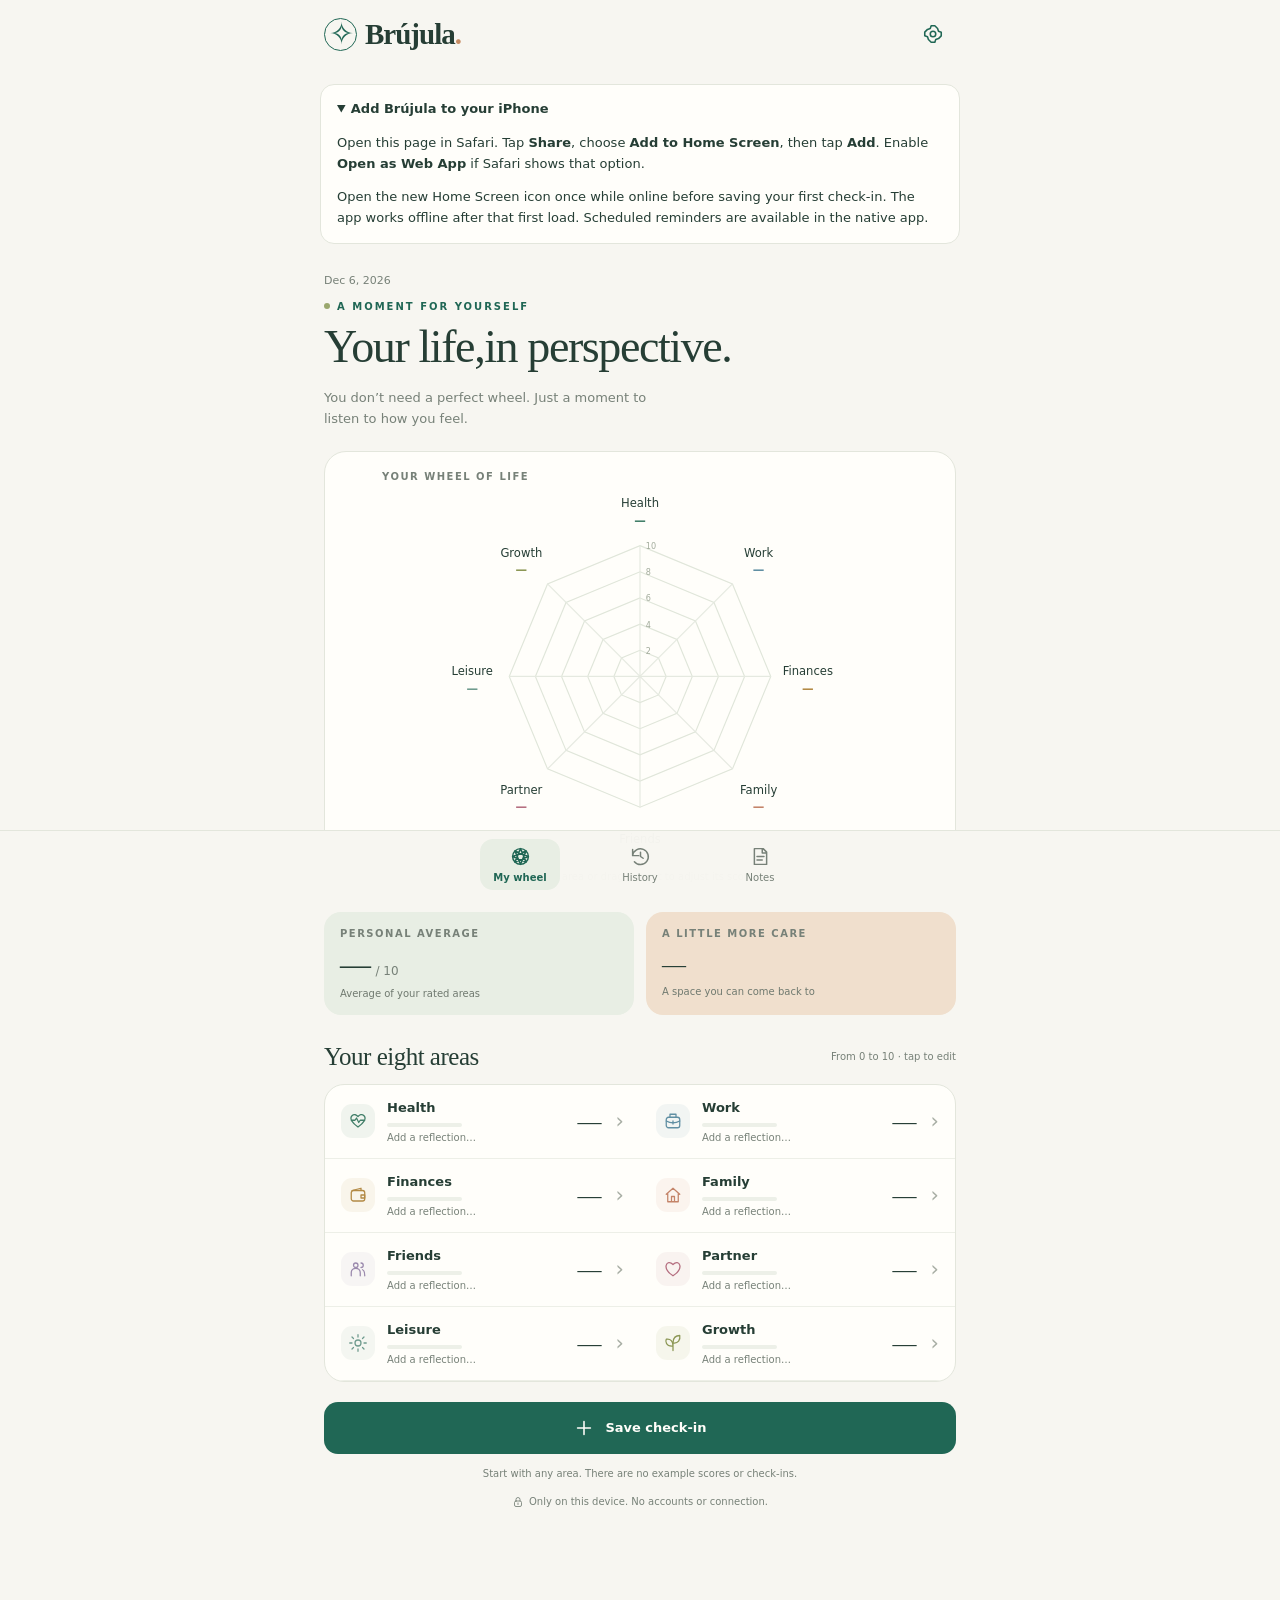
==== docs/web-app/index.html @ 2b43ba7a "Offer a phone-only Brújula web app for iPhone" ====
<!doctype html>
<html lang="en">
<head>
  <meta charset="utf-8">
  <meta name="viewport" content="width=device-width,initial-scale=1,viewport-fit=cover">
  <meta http-equiv="Content-Security-Policy" content="default-src 'none'; script-src 'self'; style-src 'self' 'unsafe-inline'; img-src 'self' data:; manifest-src 'self'; worker-src 'self'; base-uri 'none'; form-action 'none'">
  <meta name="theme-color" content="#F7F6F1">
  <meta name="apple-mobile-web-app-capable" content="yes">
  <title>Brújula</title>
  <link rel="manifest" href="manifest.webmanifest">
  <link rel="apple-touch-icon" href="icon.png">
  <link rel="icon" href="icon.png">
  <link rel="stylesheet" href="style.css">
  <link rel="stylesheet" href="install.css">
  <script src="core.js" defer></script>
  <script src="web-platform.js" defer></script>
  <script src="app.js" defer></script>
</head>
<body>
  <header class="topbar">
    <a class="brand" href="#wheel" aria-label="Brújula"><span class="brand-icon" aria-hidden="true">✧</span> Brújula<span class="brand-dot">.</span></a>
    <button id="settings" class="icon-button" aria-label="Settings" aria-haspopup="dialog" aria-controls="sheet"></button>
  </header>
  <aside class="install-tip" aria-label="Install Brújula on iPhone">
    <details open>
      <summary>Add Brújula to your iPhone</summary>
      <p>Open this page in Safari. Tap <strong>Share</strong>, choose <strong>Add to Home Screen</strong>, then tap <strong>Add</strong>. Enable <strong>Open as Web App</strong> if Safari shows that option.</p>
      <p>Open the new Home Screen icon once while online before saving your first check-in. The app works offline after that first load. Scheduled reminders are available in the native app.</p>
    </details>
  </aside>
  <main id="main"></main>
  <nav id="navigation" aria-label="Main navigation"></nav>
  <div id="toast" role="status" aria-live="polite"></div>
  <dialog id="sheet" aria-labelledby="sheet-title"></dialog>
  <input id="backup-file" type="file" accept=".json,application/json" hidden>
  <noscript>Enable JavaScript to use the life wheel.</noscript>
</body>
</html>
---- docs/web-app/style.css ----
/* Generated by tools/build-web-app.cjs. */
:root{--bg:#f7f6f1;--paper:#fffefa;--ink:#263e35;--muted:#778178;--line:#e3e6dc;--green:#206755;--pale:#e8eee4;--warm:#f0dfcd;--red:#9c4e4c;--sans:system-ui,-apple-system,'Segoe UI',sans-serif;--serif:Georgia,'Times New Roman',serif;color-scheme:light;font-family:var(--sans);color:var(--ink);background:var(--bg);font-synthesis:none;-webkit-tap-highlight-color:transparent}*{box-sizing:border-box}body{margin:0}button,input,textarea,select{font:inherit}button,a,input,textarea,select{touch-action:manipulation}button{cursor:pointer;color:inherit}button:focus-visible,a:focus-visible,input:focus-visible,textarea:focus-visible,select:focus-visible{outline:3px solid #aabb77;outline-offset:3px}button{border:0;background:none}button:disabled{opacity:.45;cursor:default}a{color:inherit;text-decoration:none}.topbar{max-width:680px;margin:auto;height:84px;padding:22px 24px 16px;display:flex;align-items:center;justify-content:space-between}.brand{font:600 29px var(--serif);letter-spacing:-1px;display:flex;align-items:center;gap:8px}.brand-icon{display:inline-flex;width:33px;height:33px;border:1.3px solid var(--green);border-radius:50%;align-items:center;justify-content:center;color:var(--green);font-size:30px;font-weight:normal;line-height:1}.brand-dot{color:#c78c64;margin-left:-8px}.icon-button{display:inline-flex;align-items:center;justify-content:center;min-width:46px;min-height:46px;border-radius:50%;color:var(--green)}.icon-button:hover{background:var(--pale)}svg.icon{width:22px;height:22px;stroke:currentColor;fill:none;stroke-width:1.7;stroke-linecap:round;stroke-linejoin:round}main{max-width:680px;margin:0 auto;padding:12px 24px 112px;min-height:calc(100vh - 84px)}h1{font:normal clamp(35px,8.5vw,46px)/1.12 var(--serif);letter-spacing:-1.4px;margin:9px 0 14px}h2{font:normal 25px/1.2 var(--serif);letter-spacing:-.5px;margin:0}h3{font-size:15px;line-height:1.4;margin:0}.eyebrow{font-size:10px;font-weight:750;letter-spacing:2px;text-transform:uppercase;color:var(--green);display:flex;align-items:center;gap:7px}.eyebrow:before{content:'';width:6px;height:6px;border-radius:50%;background:#9aa76d}.subtitle{font-size:13px;line-height:1.65;color:var(--muted);margin:0 0 22px;max-width:340px}.hero{position:relative}.hero-date{color:var(--muted);font-size:11px;margin-bottom:14px}.panel{background:var(--paper);border:1px solid var(--line);border-radius:22px;padding:20px;margin-top:18px}.chart-panel{padding:19px 10px 15px;overflow:hidden}.chart-heading{display:flex;align-items:center;justify-content:space-between;padding:0 12px}.small-caps{font-size:10px;letter-spacing:1.5px;font-weight:700;text-transform:uppercase;color:var(--muted)}.pill{border-radius:20px;background:var(--pale);color:var(--green);font-size:10px;padding:6px 9px;display:inline-flex;align-items:center;gap:5px}.pill:before{content:'';width:5px;height:5px;background:#6e976f;border-radius:50%}.radar{display:block;width:100%;max-height:390px;overflow:visible;touch-action:pan-y;user-select:none;-webkit-user-select:none}.radar .handle{touch-action:none;cursor:grab}.radar text{font-family:var(--sans);fill:var(--ink);font-size:10px}.radar .label{cursor:pointer}.chart-tip{text-align:center;color:var(--muted);font-size:10px;margin:-1px 0 0}.legend{display:flex;justify-content:center;gap:20px;font-size:11px;color:var(--muted);margin-bottom:12px}.legend span:before{content:'';display:inline-block;width:16px;height:3px;background:var(--green);margin-right:6px;vertical-align:middle}.legend .old:before{background:#c9a58a}.stats{display:grid;grid-template-columns:1fr 1fr;gap:12px;margin:14px 0 27px}.stat{border-radius:17px;background:var(--pale);padding:16px;min-height:99px}.stat.warm{background:var(--warm)}.stat-value{font:normal 31px/1.2 var(--serif);letter-spacing:-.6px;margin-top:7px;display:flex;align-items:baseline;gap:5px}.stat-value small{font:12px var(--sans);color:var(--muted);letter-spacing:0}.stat-value.word{font-size:24px;line-height:1.5}.stat-foot{font-size:10px;color:#6f796f;margin-top:4px}.section-head{display:flex;align-items:center;justify-content:space-between;gap:10px;margin:26px 0 12px}.section-head small{font-size:10px;color:var(--muted)}.area-list{background:var(--paper);border:1px solid var(--line);border-radius:20px;overflow:hidden}.area-row{width:100%;display:flex;align-items:center;gap:12px;padding:15px 16px;text-align:left;min-height:69px}.area-row+.area-row{border-top:1px solid #edefe7}.area-row:hover{background:#f1f4eb}.area-symbol{width:34px;height:34px;border-radius:11px;display:flex;align-items:center;justify-content:center;flex-shrink:0}.area-symbol svg{width:18px;height:18px}.area-info{flex:1;min-width:0}.area-name{font-size:13px;font-weight:650}.area-sub{font-size:10px;color:var(--muted);margin-top:5px;white-space:nowrap;overflow:hidden;text-overflow:ellipsis;max-width:220px}.mini-bar{width:75px;height:4px;border-radius:3px;background:#edf0e8;margin-top:8px;overflow:hidden}.mini-bar i{display:block;height:100%;border-radius:3px}.score{font:normal 24px var(--serif);min-width:26px;text-align:right}.chevron{font-size:21px;font-weight:300;color:#a8aea4;margin-left:2px}.primary{width:100%;border-radius:14px;min-height:52px;display:flex;justify-content:center;align-items:center;gap:10px;background:var(--green);color:#fffefa;font-size:13px;font-weight:600;padding:13px 18px}.primary:hover{background:#185341}.save-main{margin-top:20px}.quiet-line{font-size:10px;color:var(--muted);text-align:center;line-height:1.6;margin:12px 0 0;display:flex;justify-content:center;align-items:center;gap:5px}.quiet-line .icon{width:12px;height:12px}.text-button{font-size:12px;color:var(--green);font-weight:600;min-height:44px;padding:10px 4px}.secondary{width:100%;border:1px solid var(--line);background:var(--paper);border-radius:14px;padding:14px;min-height:49px;font-size:12px;font-weight:600}.danger{color:var(--red)}nav{position:fixed;bottom:0;left:0;right:0;z-index:5;background:rgba(247,246,241,.98);border-top:1px solid var(--line);display:flex;justify-content:center;padding:8px 16px max(10px,env(safe-area-inset-bottom));gap:14px}nav button{display:flex;flex-direction:column;align-items:center;justify-content:center;gap:5px;min-width:80px;min-height:51px;border-radius:13px;font-size:10px;color:var(--muted)}nav button.active{background:var(--pale);color:var(--green);font-weight:700}nav svg.icon{width:21px;height:21px}dialog{border:0;border-radius:26px 26px 0 0;background:var(--paper);color:var(--ink);padding:10px 24px 30px;width:100%;max-width:640px;max-height:92dvh;margin:auto auto 0;box-shadow:0 -10px 70px #1b342033;overflow-y:auto;overscroll-behavior:contain}dialog::backdrop{background:#14291f66}dialog .grabber{width:34px;height:4px;border-radius:4px;background:#d9dfd2;margin:0 auto 10px}.sheet-head{display:flex;align-items:center;justify-content:space-between;gap:10px;margin:4px 0 14px}.sheet-head h2{font-size:29px}.sheet-meta{display:flex;align-items:center;justify-content:space-between;color:var(--muted);font-size:11px;margin-bottom:12px}.big-score{font:normal 72px/1.1 var(--serif);letter-spacing:-3px}.big-score small{font:18px var(--sans);color:var(--muted);letter-spacing:0;margin-left:5px}.stepper{display:flex;align-items:center;justify-content:space-between;margin:15px 0 25px}.stepper button{background:var(--pale);width:47px;height:47px;border-radius:50%;font-size:24px;color:var(--green)}input[type=range]{width:100%;height:28px;accent-color:var(--green);margin:0;touch-action:none}.range-labels{display:flex;justify-content:space-between;font-size:10px;color:var(--muted);margin:6px 0 26px}.field-label{font-size:12px;font-weight:650;display:block;margin:18px 0 9px}textarea,input[type=text],select{width:100%;background:var(--bg);color:var(--ink);border:1px solid var(--line);border-radius:12px;padding:13px;font-size:16px}textarea{resize:vertical;min-height:125px;line-height:1.6}textarea::placeholder,input::placeholder{color:#9bA295;font-size:13px}.note-hint{display:flex;justify-content:space-between;font-size:10px;color:var(--muted);margin:7px 0 19px}.sheet-actions{display:flex;gap:10px;margin-top:15px}.sheet-actions>*{flex:1}.nav-arrows{display:flex;justify-content:space-between;margin-top:12px}.history-card{margin-top:13px;position:relative}.history-open{display:block;width:100%;text-align:left;padding:19px;background:var(--paper);border:1px solid var(--line);border-radius:18px}.history-open h3{font-size:14px;margin:8px 0 12px;padding-right:50px}.history-date{font-size:10px;color:var(--muted)}.history-average{position:absolute;right:20px;top:38px;font:normal 30px var(--serif)}.history-bars{display:flex;gap:5px;align-items:flex-end;height:35px;margin-right:50px}.history-bars i{flex:1;border-radius:3px;min-height:2px;max-width:36px}.note-card{padding:18px;text-align:left;width:100%}.note-card p{white-space:pre-wrap;overflow-wrap:anywhere;font-size:13px;line-height:1.7;color:#5b695e;margin:12px 0 0}.note-card .empty{color:#969d92;font-style:italic}.note-card-title{display:flex;align-items:center;gap:10px}.note-card-title strong{flex:1;font-size:13px}.note-card-title span{font:normal 22px var(--serif)}.filter-row{display:flex;align-items:center;gap:12px;margin:20px 0}.filter-row label{font-size:12px;white-space:nowrap}.filter-row select{font-size:13px;padding:11px}.trend-svg{width:100%;height:145px;margin-top:12px}.trend-label{font:10px var(--sans);fill:var(--muted)}.empty-state{padding:40px 15px;text-align:center;color:var(--muted);font-size:13px;line-height:1.7}.detail-note{font-size:12px;white-space:pre-wrap;overflow-wrap:anywhere;line-height:1.7;color:#5b695e;border-left:2px solid #aabb91;padding:4px 12px;margin:9px 0 16px}.detail-row{display:flex;align-items:center;justify-content:space-between;font-size:13px;padding:10px 0;border-bottom:1px solid var(--line)}.detail-row strong{font-size:16px}.delta{font:10px var(--sans);color:var(--muted);margin-left:6px}.settings-section{margin:24px 0}.settings-section p{font-size:12px;line-height:1.8;color:var(--muted)}.settings-section .secondary{margin-top:10px}.language-options{display:flex;gap:10px;margin-top:12px}.language-options button{flex:1;border:1px solid var(--line);border-radius:12px;min-height:47px;font-size:13px}.language-options button.selected{background:var(--pale);border-color:#91a888;color:var(--green);font-weight:700}#toast{position:fixed;left:50%;bottom:98px;transform:translateX(-50%) translateY(12px);max-width:calc(100% - 35px);width:max-content;background:var(--ink);color:#fffefa;border-radius:12px;padding:13px 19px;font-size:12px;line-height:1.5;opacity:0;pointer-events:none;z-index:30;transition:opacity .2s,transform .2s}#toast.show{opacity:1;transform:translateX(-50%) translateY(0)}.error-screen{padding:20px;color:var(--red);line-height:1.7}.confirm-copy{font-size:13px;line-height:1.8;color:var(--muted);margin:14px 0 25px}.limit-warning{color:var(--red);font-size:12px}.top-action{display:flex;gap:8px;align-items:center}.chip{font-size:10px;padding:6px 9px;border:1px solid var(--line);border-radius:20px;color:var(--muted)}@media(min-width:700px){.topbar{height:100px}main{padding-top:18px}.hero h1 br{display:none}.chart-panel{padding-left:45px;padding-right:45px}.area-list{display:grid;grid-template-columns:1fr 1fr}.area-row+.area-row{border-top:0}.area-row{border-bottom:1px solid #edefe7}.area-sub{max-width:160px}dialog{margin:auto;border-radius:26px;padding-bottom:25px}nav{gap:40px}}@media(max-width:350px){main{padding-left:16px;padding-right:16px}.topbar{padding-left:16px;padding-right:16px}.radar text{font-size:9px}.area-sub{max-width:160px}h1{font-size:35px}}@media(prefers-reduced-motion:reduce){*{transition:none!important;scroll-behavior:auto!important}}

[hidden]{display:none!important}.switch-row{display:flex;justify-content:space-between;align-items:center;gap:16px;padding:16px 0;font-size:14px;font-weight:600}.switch-row input{width:25px;height:25px;accent-color:var(--green)}.help-copy,.reminder-status{font-size:12px;line-height:1.7;color:var(--muted)}input[type=time]{font:inherit;width:100%;min-height:48px;border:1px solid var(--line);border-radius:12px;background:var(--bg);color:var(--ink);padding:12px}

.header-actions{display:flex;align-items:center;gap:3px}.reminder-shortcut{display:flex;flex-direction:column;align-items:center;justify-content:center;gap:4px;min-height:50px;min-width:70px;border-radius:13px;color:var(--green);padding:4px}.reminder-shortcut:hover,.reminder-shortcut.is-active{background:var(--pale)}.bell-mark{position:relative;display:flex;align-items:center;justify-content:center}.shortcut-label{font-size:9px;line-height:1.2;font-weight:600}.reminder-dot{position:absolute;right:-2px;top:0;width:7px;height:7px;border:1.5px solid var(--bg);border-radius:50%;background:#a3aea1}.is-active .reminder-dot{background:var(--green)}.is-blocked .reminder-dot{background:#ad742d}.settings-reminders{padding:17px;background:var(--pale);border:1px solid var(--line);border-radius:17px}.reminder-entry{display:flex;align-items:center;gap:10px;min-height:50px;width:100%;background:var(--paper);border-radius:12px;padding:12px;font-size:12px;font-weight:600;text-align:left;color:var(--green)}.reminder-entry>span:first-of-type{flex:1}.reminder-entry>.icon{flex-shrink:0}.reminder-entry>span:last-child{font-size:22px;font-weight:400}.topbar>.brand{flex-shrink:0}@media(max-width:350px){.reminder-shortcut{min-width:66px}.header-actions .icon-button{min-width:42px}}
---- docs/web-app/install.css ----
.topbar {
  height: auto;
  min-height: 84px;
  padding-top: env(safe-area-inset-top);
}

.install-tip {
  max-width: 680px;
  margin: 0 auto 12px;
  padding: 0 20px;
}

.install-tip details {
  padding: 14px 16px;
  border: 1px solid var(--line);
  border-radius: 14px;
  background: var(--paper);
  font-size: 13px;
  line-height: 1.6;
}

.install-tip summary {
  cursor: pointer;
  font-weight: 650;
}

.install-tip p:last-child {
  margin-bottom: 0;
}

.is-standalone .install-tip {
  display: none;
}

@media (display-mode: standalone) {
  .install-tip {
    display: none;
  }
}
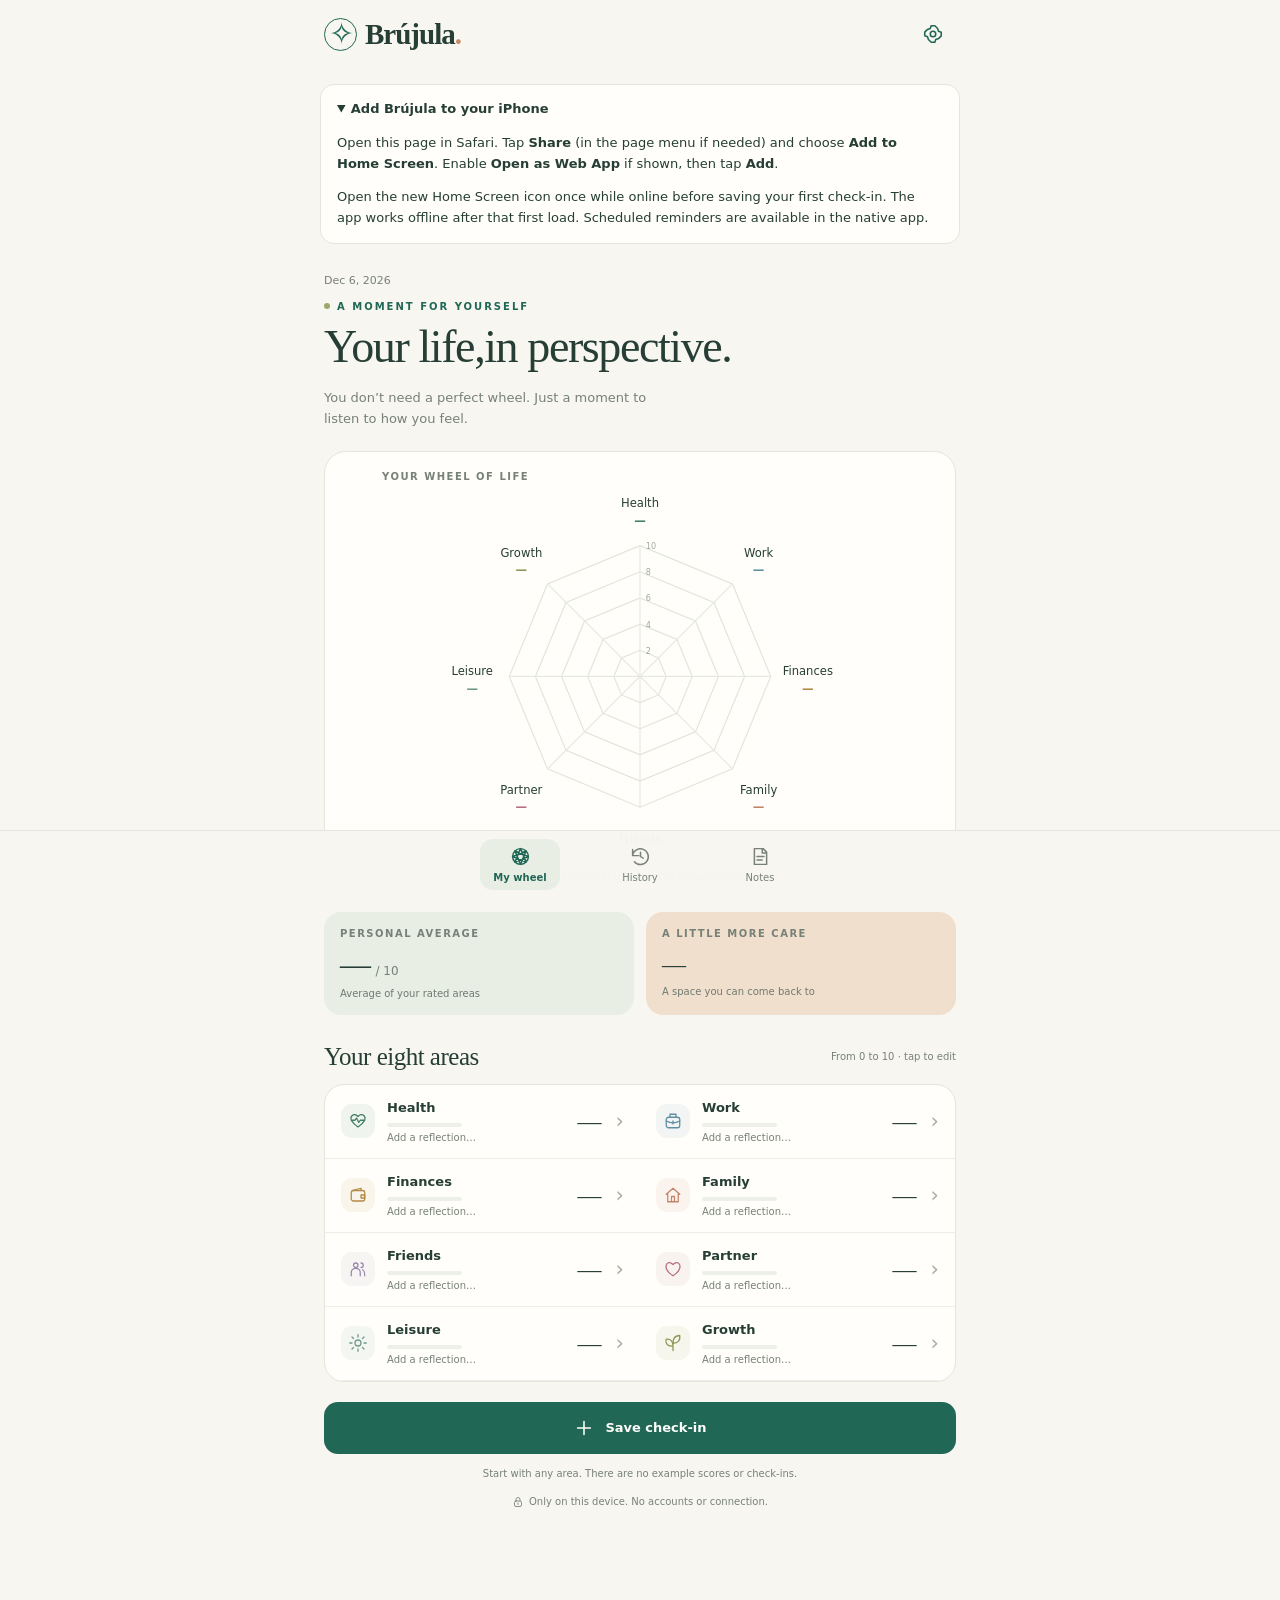
==== commit 7bac23dd: "Clarify the order of Safari installation steps" ====
--- a/docs/web-app/index.html
+++ b/docs/web-app/index.html
@@ -24,7 +24,7 @@
   <aside class="install-tip" aria-label="Install Brújula on iPhone">
     <details open>
       <summary>Add Brújula to your iPhone</summary>
-      <p>Open this page in Safari. Tap <strong>Share</strong>, choose <strong>Add to Home Screen</strong>, then tap <strong>Add</strong>. Enable <strong>Open as Web App</strong> if Safari shows that option.</p>
+      <p>Open this page in Safari. Tap <strong>Share</strong> (in the page menu if needed) and choose <strong>Add to Home Screen</strong>. Enable <strong>Open as Web App</strong> if shown, then tap <strong>Add</strong>.</p>
       <p>Open the new Home Screen icon once while online before saving your first check-in. The app works offline after that first load. Scheduled reminders are available in the native app.</p>
     </details>
   </aside>
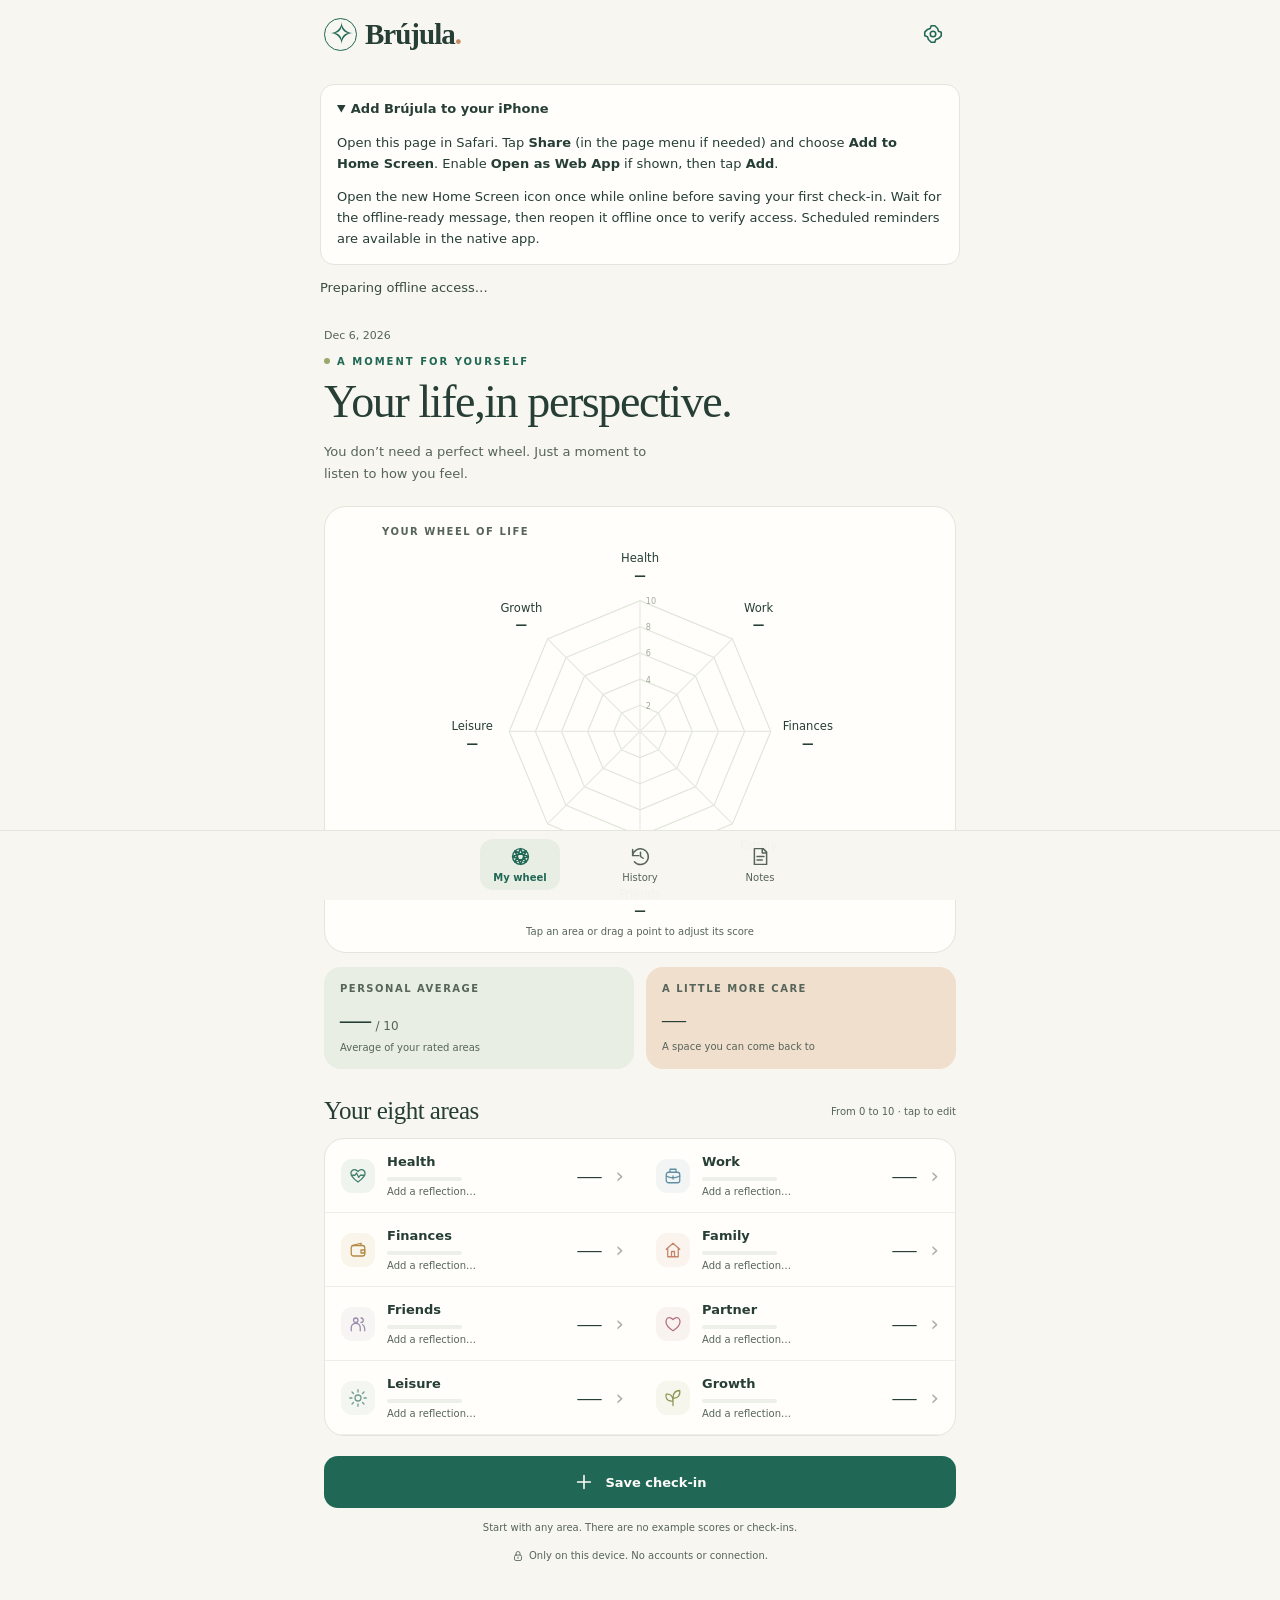
==== commit 06b27bf4: "Fix reflection recovery, backup safety and app verification" ====
--- a/docs/web-app/index.html
+++ b/docs/web-app/index.html
@@ -25,7 +25,7 @@
     <details open>
       <summary>Add Brújula to your iPhone</summary>
       <p>Open this page in Safari. Tap <strong>Share</strong> (in the page menu if needed) and choose <strong>Add to Home Screen</strong>. Enable <strong>Open as Web App</strong> if shown, then tap <strong>Add</strong>.</p>
-      <p>Open the new Home Screen icon once while online before saving your first check-in. The app works offline after that first load. Scheduled reminders are available in the native app.</p>
+      <p>Open the new Home Screen icon once while online before saving your first check-in. Wait for the offline-ready message, then reopen it offline once to verify access. Scheduled reminders are available in the native app.</p>
     </details>
   </aside>
   <main id="main"></main>
--- a/docs/web-app/style.css
+++ b/docs/web-app/style.css
@@ -1,6 +1,8 @@
 /* Generated by tools/build-web-app.cjs. */
-:root{--bg:#f7f6f1;--paper:#fffefa;--ink:#263e35;--muted:#778178;--line:#e3e6dc;--green:#206755;--pale:#e8eee4;--warm:#f0dfcd;--red:#9c4e4c;--sans:system-ui,-apple-system,'Segoe UI',sans-serif;--serif:Georgia,'Times New Roman',serif;color-scheme:light;font-family:var(--sans);color:var(--ink);background:var(--bg);font-synthesis:none;-webkit-tap-highlight-color:transparent}*{box-sizing:border-box}body{margin:0}button,input,textarea,select{font:inherit}button,a,input,textarea,select{touch-action:manipulation}button{cursor:pointer;color:inherit}button:focus-visible,a:focus-visible,input:focus-visible,textarea:focus-visible,select:focus-visible{outline:3px solid #aabb77;outline-offset:3px}button{border:0;background:none}button:disabled{opacity:.45;cursor:default}a{color:inherit;text-decoration:none}.topbar{max-width:680px;margin:auto;height:84px;padding:22px 24px 16px;display:flex;align-items:center;justify-content:space-between}.brand{font:600 29px var(--serif);letter-spacing:-1px;display:flex;align-items:center;gap:8px}.brand-icon{display:inline-flex;width:33px;height:33px;border:1.3px solid var(--green);border-radius:50%;align-items:center;justify-content:center;color:var(--green);font-size:30px;font-weight:normal;line-height:1}.brand-dot{color:#c78c64;margin-left:-8px}.icon-button{display:inline-flex;align-items:center;justify-content:center;min-width:46px;min-height:46px;border-radius:50%;color:var(--green)}.icon-button:hover{background:var(--pale)}svg.icon{width:22px;height:22px;stroke:currentColor;fill:none;stroke-width:1.7;stroke-linecap:round;stroke-linejoin:round}main{max-width:680px;margin:0 auto;padding:12px 24px 112px;min-height:calc(100vh - 84px)}h1{font:normal clamp(35px,8.5vw,46px)/1.12 var(--serif);letter-spacing:-1.4px;margin:9px 0 14px}h2{font:normal 25px/1.2 var(--serif);letter-spacing:-.5px;margin:0}h3{font-size:15px;line-height:1.4;margin:0}.eyebrow{font-size:10px;font-weight:750;letter-spacing:2px;text-transform:uppercase;color:var(--green);display:flex;align-items:center;gap:7px}.eyebrow:before{content:'';width:6px;height:6px;border-radius:50%;background:#9aa76d}.subtitle{font-size:13px;line-height:1.65;color:var(--muted);margin:0 0 22px;max-width:340px}.hero{position:relative}.hero-date{color:var(--muted);font-size:11px;margin-bottom:14px}.panel{background:var(--paper);border:1px solid var(--line);border-radius:22px;padding:20px;margin-top:18px}.chart-panel{padding:19px 10px 15px;overflow:hidden}.chart-heading{display:flex;align-items:center;justify-content:space-between;padding:0 12px}.small-caps{font-size:10px;letter-spacing:1.5px;font-weight:700;text-transform:uppercase;color:var(--muted)}.pill{border-radius:20px;background:var(--pale);color:var(--green);font-size:10px;padding:6px 9px;display:inline-flex;align-items:center;gap:5px}.pill:before{content:'';width:5px;height:5px;background:#6e976f;border-radius:50%}.radar{display:block;width:100%;max-height:390px;overflow:visible;touch-action:pan-y;user-select:none;-webkit-user-select:none}.radar .handle{touch-action:none;cursor:grab}.radar text{font-family:var(--sans);fill:var(--ink);font-size:10px}.radar .label{cursor:pointer}.chart-tip{text-align:center;color:var(--muted);font-size:10px;margin:-1px 0 0}.legend{display:flex;justify-content:center;gap:20px;font-size:11px;color:var(--muted);margin-bottom:12px}.legend span:before{content:'';display:inline-block;width:16px;height:3px;background:var(--green);margin-right:6px;vertical-align:middle}.legend .old:before{background:#c9a58a}.stats{display:grid;grid-template-columns:1fr 1fr;gap:12px;margin:14px 0 27px}.stat{border-radius:17px;background:var(--pale);padding:16px;min-height:99px}.stat.warm{background:var(--warm)}.stat-value{font:normal 31px/1.2 var(--serif);letter-spacing:-.6px;margin-top:7px;display:flex;align-items:baseline;gap:5px}.stat-value small{font:12px var(--sans);color:var(--muted);letter-spacing:0}.stat-value.word{font-size:24px;line-height:1.5}.stat-foot{font-size:10px;color:#6f796f;margin-top:4px}.section-head{display:flex;align-items:center;justify-content:space-between;gap:10px;margin:26px 0 12px}.section-head small{font-size:10px;color:var(--muted)}.area-list{background:var(--paper);border:1px solid var(--line);border-radius:20px;overflow:hidden}.area-row{width:100%;display:flex;align-items:center;gap:12px;padding:15px 16px;text-align:left;min-height:69px}.area-row+.area-row{border-top:1px solid #edefe7}.area-row:hover{background:#f1f4eb}.area-symbol{width:34px;height:34px;border-radius:11px;display:flex;align-items:center;justify-content:center;flex-shrink:0}.area-symbol svg{width:18px;height:18px}.area-info{flex:1;min-width:0}.area-name{font-size:13px;font-weight:650}.area-sub{font-size:10px;color:var(--muted);margin-top:5px;white-space:nowrap;overflow:hidden;text-overflow:ellipsis;max-width:220px}.mini-bar{width:75px;height:4px;border-radius:3px;background:#edf0e8;margin-top:8px;overflow:hidden}.mini-bar i{display:block;height:100%;border-radius:3px}.score{font:normal 24px var(--serif);min-width:26px;text-align:right}.chevron{font-size:21px;font-weight:300;color:#a8aea4;margin-left:2px}.primary{width:100%;border-radius:14px;min-height:52px;display:flex;justify-content:center;align-items:center;gap:10px;background:var(--green);color:#fffefa;font-size:13px;font-weight:600;padding:13px 18px}.primary:hover{background:#185341}.save-main{margin-top:20px}.quiet-line{font-size:10px;color:var(--muted);text-align:center;line-height:1.6;margin:12px 0 0;display:flex;justify-content:center;align-items:center;gap:5px}.quiet-line .icon{width:12px;height:12px}.text-button{font-size:12px;color:var(--green);font-weight:600;min-height:44px;padding:10px 4px}.secondary{width:100%;border:1px solid var(--line);background:var(--paper);border-radius:14px;padding:14px;min-height:49px;font-size:12px;font-weight:600}.danger{color:var(--red)}nav{position:fixed;bottom:0;left:0;right:0;z-index:5;background:rgba(247,246,241,.98);border-top:1px solid var(--line);display:flex;justify-content:center;padding:8px 16px max(10px,env(safe-area-inset-bottom));gap:14px}nav button{display:flex;flex-direction:column;align-items:center;justify-content:center;gap:5px;min-width:80px;min-height:51px;border-radius:13px;font-size:10px;color:var(--muted)}nav button.active{background:var(--pale);color:var(--green);font-weight:700}nav svg.icon{width:21px;height:21px}dialog{border:0;border-radius:26px 26px 0 0;background:var(--paper);color:var(--ink);padding:10px 24px 30px;width:100%;max-width:640px;max-height:92dvh;margin:auto auto 0;box-shadow:0 -10px 70px #1b342033;overflow-y:auto;overscroll-behavior:contain}dialog::backdrop{background:#14291f66}dialog .grabber{width:34px;height:4px;border-radius:4px;background:#d9dfd2;margin:0 auto 10px}.sheet-head{display:flex;align-items:center;justify-content:space-between;gap:10px;margin:4px 0 14px}.sheet-head h2{font-size:29px}.sheet-meta{display:flex;align-items:center;justify-content:space-between;color:var(--muted);font-size:11px;margin-bottom:12px}.big-score{font:normal 72px/1.1 var(--serif);letter-spacing:-3px}.big-score small{font:18px var(--sans);color:var(--muted);letter-spacing:0;margin-left:5px}.stepper{display:flex;align-items:center;justify-content:space-between;margin:15px 0 25px}.stepper button{background:var(--pale);width:47px;height:47px;border-radius:50%;font-size:24px;color:var(--green)}input[type=range]{width:100%;height:28px;accent-color:var(--green);margin:0;touch-action:none}.range-labels{display:flex;justify-content:space-between;font-size:10px;color:var(--muted);margin:6px 0 26px}.field-label{font-size:12px;font-weight:650;display:block;margin:18px 0 9px}textarea,input[type=text],select{width:100%;background:var(--bg);color:var(--ink);border:1px solid var(--line);border-radius:12px;padding:13px;font-size:16px}textarea{resize:vertical;min-height:125px;line-height:1.6}textarea::placeholder,input::placeholder{color:#9bA295;font-size:13px}.note-hint{display:flex;justify-content:space-between;font-size:10px;color:var(--muted);margin:7px 0 19px}.sheet-actions{display:flex;gap:10px;margin-top:15px}.sheet-actions>*{flex:1}.nav-arrows{display:flex;justify-content:space-between;margin-top:12px}.history-card{margin-top:13px;position:relative}.history-open{display:block;width:100%;text-align:left;padding:19px;background:var(--paper);border:1px solid var(--line);border-radius:18px}.history-open h3{font-size:14px;margin:8px 0 12px;padding-right:50px}.history-date{font-size:10px;color:var(--muted)}.history-average{position:absolute;right:20px;top:38px;font:normal 30px var(--serif)}.history-bars{display:flex;gap:5px;align-items:flex-end;height:35px;margin-right:50px}.history-bars i{flex:1;border-radius:3px;min-height:2px;max-width:36px}.note-card{padding:18px;text-align:left;width:100%}.note-card p{white-space:pre-wrap;overflow-wrap:anywhere;font-size:13px;line-height:1.7;color:#5b695e;margin:12px 0 0}.note-card .empty{color:#969d92;font-style:italic}.note-card-title{display:flex;align-items:center;gap:10px}.note-card-title strong{flex:1;font-size:13px}.note-card-title span{font:normal 22px var(--serif)}.filter-row{display:flex;align-items:center;gap:12px;margin:20px 0}.filter-row label{font-size:12px;white-space:nowrap}.filter-row select{font-size:13px;padding:11px}.trend-svg{width:100%;height:145px;margin-top:12px}.trend-label{font:10px var(--sans);fill:var(--muted)}.empty-state{padding:40px 15px;text-align:center;color:var(--muted);font-size:13px;line-height:1.7}.detail-note{font-size:12px;white-space:pre-wrap;overflow-wrap:anywhere;line-height:1.7;color:#5b695e;border-left:2px solid #aabb91;padding:4px 12px;margin:9px 0 16px}.detail-row{display:flex;align-items:center;justify-content:space-between;font-size:13px;padding:10px 0;border-bottom:1px solid var(--line)}.detail-row strong{font-size:16px}.delta{font:10px var(--sans);color:var(--muted);margin-left:6px}.settings-section{margin:24px 0}.settings-section p{font-size:12px;line-height:1.8;color:var(--muted)}.settings-section .secondary{margin-top:10px}.language-options{display:flex;gap:10px;margin-top:12px}.language-options button{flex:1;border:1px solid var(--line);border-radius:12px;min-height:47px;font-size:13px}.language-options button.selected{background:var(--pale);border-color:#91a888;color:var(--green);font-weight:700}#toast{position:fixed;left:50%;bottom:98px;transform:translateX(-50%) translateY(12px);max-width:calc(100% - 35px);width:max-content;background:var(--ink);color:#fffefa;border-radius:12px;padding:13px 19px;font-size:12px;line-height:1.5;opacity:0;pointer-events:none;z-index:30;transition:opacity .2s,transform .2s}#toast.show{opacity:1;transform:translateX(-50%) translateY(0)}.error-screen{padding:20px;color:var(--red);line-height:1.7}.confirm-copy{font-size:13px;line-height:1.8;color:var(--muted);margin:14px 0 25px}.limit-warning{color:var(--red);font-size:12px}.top-action{display:flex;gap:8px;align-items:center}.chip{font-size:10px;padding:6px 9px;border:1px solid var(--line);border-radius:20px;color:var(--muted)}@media(min-width:700px){.topbar{height:100px}main{padding-top:18px}.hero h1 br{display:none}.chart-panel{padding-left:45px;padding-right:45px}.area-list{display:grid;grid-template-columns:1fr 1fr}.area-row+.area-row{border-top:0}.area-row{border-bottom:1px solid #edefe7}.area-sub{max-width:160px}dialog{margin:auto;border-radius:26px;padding-bottom:25px}nav{gap:40px}}@media(max-width:350px){main{padding-left:16px;padding-right:16px}.topbar{padding-left:16px;padding-right:16px}.radar text{font-size:9px}.area-sub{max-width:160px}h1{font-size:35px}}@media(prefers-reduced-motion:reduce){*{transition:none!important;scroll-behavior:auto!important}}
+:root{--bg:#f7f6f1;--paper:#fffefa;--ink:#263e35;--muted:#56645a;--line:#e3e6dc;--green:#206755;--pale:#e8eee4;--warm:#f0dfcd;--red:#9c4e4c;--sans:system-ui,-apple-system,'Segoe UI',sans-serif;--serif:Georgia,'Times New Roman',serif;color-scheme:light;font-family:var(--sans);color:var(--ink);background:var(--bg);font-synthesis:none;-webkit-tap-highlight-color:transparent}*{box-sizing:border-box}body{margin:0}button,input,textarea,select{font:inherit}button,a,input,textarea,select{touch-action:manipulation}button{cursor:pointer;color:inherit}button:focus-visible,a:focus-visible,input:focus-visible,textarea:focus-visible,select:focus-visible{outline:3px solid #aabb77;outline-offset:3px}button{border:0;background:none}button:disabled{opacity:.45;cursor:default}a{color:inherit;text-decoration:none}.topbar{max-width:680px;margin:auto;height:84px;padding:22px 24px 16px;display:flex;align-items:center;justify-content:space-between}.brand{font:600 29px var(--serif);letter-spacing:-1px;display:flex;align-items:center;gap:8px}.brand-icon{display:inline-flex;width:33px;height:33px;border:1.3px solid var(--green);border-radius:50%;align-items:center;justify-content:center;color:var(--green);font-size:30px;font-weight:normal;line-height:1}.brand-dot{color:#c78c64;margin-left:-8px}.icon-button{display:inline-flex;align-items:center;justify-content:center;min-width:46px;min-height:46px;border-radius:50%;color:var(--green)}.icon-button:hover{background:var(--pale)}svg.icon{width:22px;height:22px;stroke:currentColor;fill:none;stroke-width:1.7;stroke-linecap:round;stroke-linejoin:round}main{max-width:680px;margin:0 auto;padding:12px 24px 112px;min-height:calc(100vh - 84px)}h1{font:normal clamp(35px,8.5vw,46px)/1.12 var(--serif);letter-spacing:-1.4px;margin:9px 0 14px}h2{font:normal 25px/1.2 var(--serif);letter-spacing:-.5px;margin:0}h3{font-size:15px;line-height:1.4;margin:0}.eyebrow{font-size:10px;font-weight:750;letter-spacing:2px;text-transform:uppercase;color:var(--green);display:flex;align-items:center;gap:7px}.eyebrow:before{content:'';width:6px;height:6px;border-radius:50%;background:#9aa76d}.subtitle{font-size:13px;line-height:1.65;color:var(--muted);margin:0 0 22px;max-width:340px}.hero{position:relative}.hero-date{color:var(--muted);font-size:11px;margin-bottom:14px}.panel{background:var(--paper);border:1px solid var(--line);border-radius:22px;padding:20px;margin-top:18px}.chart-panel{padding:19px 10px 15px;overflow:hidden}.chart-heading{display:flex;align-items:center;justify-content:space-between;padding:0 12px}.small-caps{font-size:10px;letter-spacing:1.5px;font-weight:700;text-transform:uppercase;color:var(--muted)}.pill{border-radius:20px;background:var(--pale);color:var(--green);font-size:10px;padding:6px 9px;display:inline-flex;align-items:center;gap:5px}.pill:before{content:'';width:5px;height:5px;background:#6e976f;border-radius:50%}.radar{display:block;width:100%;max-height:390px;overflow:visible;touch-action:pan-y;user-select:none;-webkit-user-select:none}.radar .handle{touch-action:none;cursor:grab}.radar text{font-family:var(--sans);fill:var(--ink);font-size:10px}.radar .label{cursor:pointer}.chart-tip{text-align:center;color:var(--muted);font-size:10px;margin:-1px 0 0}.legend{display:flex;justify-content:center;gap:20px;font-size:11px;color:var(--muted);margin-bottom:12px}.legend span:before{content:'';display:inline-block;width:16px;height:3px;background:var(--green);margin-right:6px;vertical-align:middle}.legend .old:before{background:#c9a58a}.stats{display:grid;grid-template-columns:1fr 1fr;gap:12px;margin:14px 0 27px}.stat{border-radius:17px;background:var(--pale);padding:16px;min-height:99px}.stat.warm{background:var(--warm)}.stat-value{font:normal 31px/1.2 var(--serif);letter-spacing:-.6px;margin-top:7px;display:flex;align-items:baseline;gap:5px}.stat-value small{font:12px var(--sans);color:var(--muted);letter-spacing:0}.stat-value.word{font-size:24px;line-height:1.5}.stat-foot{font-size:10px;color:#56645a;margin-top:4px}.section-head{display:flex;align-items:center;justify-content:space-between;gap:10px;margin:26px 0 12px}.section-head small{font-size:10px;color:var(--muted)}.area-list{background:var(--paper);border:1px solid var(--line);border-radius:20px;overflow:hidden}.area-row{width:100%;display:flex;align-items:center;gap:12px;padding:15px 16px;text-align:left;min-height:69px}.area-row+.area-row{border-top:1px solid #edefe7}.area-row:hover{background:#f1f4eb}.area-symbol{width:34px;height:34px;border-radius:11px;display:flex;align-items:center;justify-content:center;flex-shrink:0}.area-symbol svg{width:18px;height:18px}.area-info{flex:1;min-width:0}.area-name{font-size:13px;font-weight:650}.area-sub{font-size:10px;color:var(--muted);margin-top:5px;white-space:nowrap;overflow:hidden;text-overflow:ellipsis;max-width:220px}.mini-bar{width:75px;height:4px;border-radius:3px;background:#edf0e8;margin-top:8px;overflow:hidden}.mini-bar i{display:block;height:100%;border-radius:3px}.score{font:normal 24px var(--serif);min-width:26px;text-align:right}.chevron{font-size:21px;font-weight:300;color:#a8aea4;margin-left:2px}.primary{width:100%;border-radius:14px;min-height:52px;display:flex;justify-content:center;align-items:center;gap:10px;background:var(--green);color:#fffefa;font-size:13px;font-weight:600;padding:13px 18px}.primary:hover{background:#185341}.save-main{margin-top:20px}.quiet-line{font-size:10px;color:var(--muted);text-align:center;line-height:1.6;margin:12px 0 0;display:flex;justify-content:center;align-items:center;gap:5px}.quiet-line .icon{width:12px;height:12px}.text-button{font-size:12px;color:var(--green);font-weight:600;min-height:44px;padding:10px 4px}.secondary{width:100%;border:1px solid var(--line);background:var(--paper);border-radius:14px;padding:14px;min-height:49px;font-size:12px;font-weight:600}.danger{color:var(--red)}nav{position:fixed;bottom:0;left:0;right:0;z-index:5;background:rgba(247,246,241,.98);border-top:1px solid var(--line);display:flex;justify-content:center;padding:8px 16px max(10px,env(safe-area-inset-bottom));gap:14px}nav button{display:flex;flex-direction:column;align-items:center;justify-content:center;gap:5px;min-width:80px;min-height:51px;border-radius:13px;font-size:10px;color:var(--muted)}nav button.active{background:var(--pale);color:var(--green);font-weight:700}nav svg.icon{width:21px;height:21px}dialog{border:0;border-radius:26px 26px 0 0;background:var(--paper);color:var(--ink);padding:10px 24px 30px;width:100%;max-width:640px;max-height:92dvh;margin:auto auto 0;box-shadow:0 -10px 70px #1b342033;overflow-y:auto;overscroll-behavior:contain}dialog::backdrop{background:#14291f66}dialog .grabber{width:34px;height:4px;border-radius:4px;background:#d9dfd2;margin:0 auto 10px}.sheet-head{display:flex;align-items:center;justify-content:space-between;gap:10px;margin:4px 0 14px}.sheet-head h2{font-size:29px}.sheet-meta{display:flex;align-items:center;justify-content:space-between;color:var(--muted);font-size:11px;margin-bottom:12px}.big-score{font:normal 72px/1.1 var(--serif);letter-spacing:-3px}.big-score small{font:18px var(--sans);color:var(--muted);letter-spacing:0;margin-left:5px}.stepper{display:flex;align-items:center;justify-content:space-between;margin:15px 0 25px}.stepper button{background:var(--pale);width:47px;height:47px;border-radius:50%;font-size:24px;color:var(--green)}input[type=range]{width:100%;height:28px;accent-color:var(--green);margin:0;touch-action:none}.range-labels{display:flex;justify-content:space-between;font-size:10px;color:var(--muted);margin:6px 0 26px}.field-label{font-size:12px;font-weight:650;display:block;margin:18px 0 9px}textarea,input[type=text],select{width:100%;background:var(--bg);color:var(--ink);border:1px solid var(--line);border-radius:12px;padding:13px;font-size:16px}textarea{resize:vertical;min-height:125px;line-height:1.6}textarea::placeholder,input::placeholder{color:#9bA295;font-size:13px}.note-hint{display:flex;justify-content:space-between;font-size:10px;color:var(--muted);margin:7px 0 19px}.sheet-actions{display:flex;gap:10px;margin-top:15px}.sheet-actions>*{flex:1}.nav-arrows{display:flex;justify-content:space-between;margin-top:12px}.history-card{margin-top:13px;position:relative}.history-open{display:block;width:100%;text-align:left;padding:19px;background:var(--paper);border:1px solid var(--line);border-radius:18px}.history-open h3{font-size:14px;margin:8px 0 12px;padding-right:50px}.history-date{font-size:10px;color:var(--muted)}.history-average{position:absolute;right:20px;top:38px;font:normal 30px var(--serif)}.history-bars{display:flex;gap:5px;align-items:flex-end;height:35px;margin-right:50px}.history-bars i{flex:1;border-radius:3px;min-height:2px;max-width:36px}.note-card{padding:18px;text-align:left;width:100%}.note-card p{white-space:pre-wrap;overflow-wrap:anywhere;font-size:13px;line-height:1.7;color:#5b695e;margin:12px 0 0}.note-card .empty{color:#969d92;font-style:italic}.note-card-title{display:flex;align-items:center;gap:10px}.note-card-title strong{flex:1;font-size:13px}.note-card-title span{font:normal 22px var(--serif)}.filter-row{display:flex;align-items:center;gap:12px;margin:20px 0}.filter-row label{font-size:12px;white-space:nowrap}.filter-row select{font-size:13px;padding:11px}.trend-svg{width:100%;height:145px;margin-top:12px}.trend-label{font:10px var(--sans);fill:var(--muted)}.empty-state{padding:40px 15px;text-align:center;color:var(--muted);font-size:13px;line-height:1.7}.detail-note{font-size:12px;white-space:pre-wrap;overflow-wrap:anywhere;line-height:1.7;color:#5b695e;border-left:2px solid #aabb91;padding:4px 12px;margin:9px 0 16px}.detail-row{display:flex;align-items:center;justify-content:space-between;font-size:13px;padding:10px 0;border-bottom:1px solid var(--line)}.detail-row strong{font-size:16px}.delta{font:10px var(--sans);color:var(--muted);margin-left:6px}.settings-section{margin:24px 0}.settings-section p{font-size:12px;line-height:1.8;color:var(--muted)}.settings-section .secondary{margin-top:10px}.language-options{display:flex;gap:10px;margin-top:12px}.language-options button{flex:1;border:1px solid var(--line);border-radius:12px;min-height:47px;font-size:13px}.language-options button.selected{background:var(--pale);border-color:#91a888;color:var(--green);font-weight:700}#toast{position:fixed;left:50%;bottom:98px;transform:translateX(-50%) translateY(12px);max-width:calc(100% - 35px);width:max-content;background:var(--ink);color:#fffefa;border-radius:12px;padding:13px 19px;font-size:12px;line-height:1.5;opacity:0;pointer-events:none;z-index:30;transition:opacity .2s,transform .2s}#toast.show{opacity:1;transform:translateX(-50%) translateY(0)}.error-screen{padding:20px;color:var(--red);line-height:1.7}.confirm-copy{font-size:13px;line-height:1.8;color:var(--muted);margin:14px 0 25px}.limit-warning{color:var(--red);font-size:12px}.top-action{display:flex;gap:8px;align-items:center}.chip{font-size:10px;padding:6px 9px;border:1px solid var(--line);border-radius:20px;color:var(--muted)}@media(min-width:700px){.topbar{height:100px}main{padding-top:18px}.hero h1 br{display:none}.chart-panel{padding-left:45px;padding-right:45px}.area-list{display:grid;grid-template-columns:1fr 1fr}.area-row+.area-row{border-top:0}.area-row{border-bottom:1px solid #edefe7}.area-sub{max-width:160px}dialog{margin:auto;border-radius:26px;padding-bottom:25px}nav{gap:40px}}@media(max-width:350px){main{padding-left:16px;padding-right:16px}.topbar{padding-left:16px;padding-right:16px}.radar text{font-size:9px}.area-sub{max-width:160px}h1{font-size:35px}}@media(prefers-reduced-motion:reduce){*{transition:none!important;scroll-behavior:auto!important}}
 
 [hidden]{display:none!important}.switch-row{display:flex;justify-content:space-between;align-items:center;gap:16px;padding:16px 0;font-size:14px;font-weight:600}.switch-row input{width:25px;height:25px;accent-color:var(--green)}.help-copy,.reminder-status{font-size:12px;line-height:1.7;color:var(--muted)}input[type=time]{font:inherit;width:100%;min-height:48px;border:1px solid var(--line);border-radius:12px;background:var(--bg);color:var(--ink);padding:12px}
 
 .header-actions{display:flex;align-items:center;gap:3px}.reminder-shortcut{display:flex;flex-direction:column;align-items:center;justify-content:center;gap:4px;min-height:50px;min-width:70px;border-radius:13px;color:var(--green);padding:4px}.reminder-shortcut:hover,.reminder-shortcut.is-active{background:var(--pale)}.bell-mark{position:relative;display:flex;align-items:center;justify-content:center}.shortcut-label{font-size:9px;line-height:1.2;font-weight:600}.reminder-dot{position:absolute;right:-2px;top:0;width:7px;height:7px;border:1.5px solid var(--bg);border-radius:50%;background:#a3aea1}.is-active .reminder-dot{background:var(--green)}.is-blocked .reminder-dot{background:#ad742d}.settings-reminders{padding:17px;background:var(--pale);border:1px solid var(--line);border-radius:17px}.reminder-entry{display:flex;align-items:center;gap:10px;min-height:50px;width:100%;background:var(--paper);border-radius:12px;padding:12px;font-size:12px;font-weight:600;text-align:left;color:var(--green)}.reminder-entry>span:first-of-type{flex:1}.reminder-entry>.icon{flex-shrink:0}.reminder-entry>span:last-child{font-size:22px;font-weight:400}.topbar>.brand{flex-shrink:0}@media(max-width:350px){.reminder-shortcut{min-width:66px}.header-actions .icon-button{min-width:42px}}
+
+.save-status{max-width:632px;margin:12px auto;padding:16px;border:2px solid var(--red);border-radius:14px;background:var(--paper);font-size:14px;line-height:1.6}.save-status button+button{margin-top:8px}.radar .label-score{fill:var(--ink)!important}.save-status p{margin-top:0}
--- a/docs/web-app/install.css
+++ b/docs/web-app/install.css
@@ -37,3 +37,5 @@
     display: none;
   }
 }
+
+.offline-status{font-size:13px;line-height:1.6;color:#394c40}.offline-status button{min-height:44px;text-decoration:underline}
